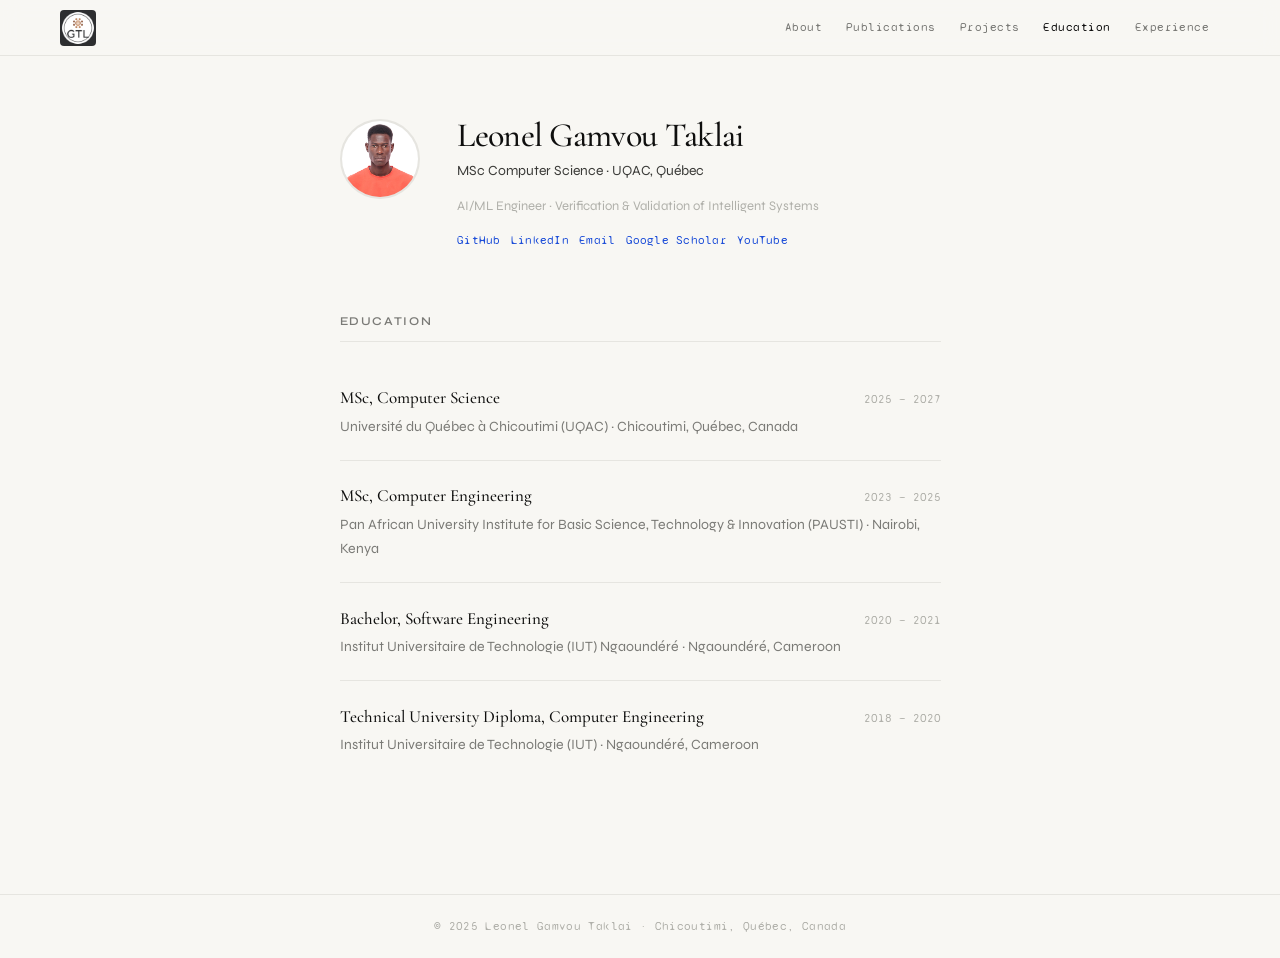
==== education.html @ 343f449a "Premier commit de Leonel sur githup" ====
<!DOCTYPE html>
<html lang="en">
<head>
  <meta charset="UTF-8">
  <meta name="viewport" content="width=device-width, initial-scale=1.0">
  <meta name="description" content="Education — Leonel Gamvou Taklai">
  <title>Education · Leonel Gamvou Taklai</title>
  <link rel="icon" type="image/jpeg" href="logo.jpg">
  <link rel="preconnect" href="https://fonts.googleapis.com">
  <link href="https://fonts.googleapis.com/css2?family=Cormorant+Garamond:ital,wght@0,300;0,400;0,500;0,600;1,300;1,400&family=Syne+Mono&family=Syne:wght@400;500;600;700&display=swap" rel="stylesheet">
  <link rel="stylesheet" href="style.css">
</head>
<body>

  <nav>
    <a href="index.html" class="logo"><img src="logo.jpg" alt="LGT"></a>
    <div class="nav-links" id="navLinks">
      <a href="index.html">About</a>
      <a href="publications.html">Publications</a>
      <a href="projects.html">Projects</a>
      <a href="education.html" class="active">Education</a>
      <a href="experience.html">Experience</a>
    </div>
    <button class="nav-toggle" id="navToggle" aria-label="Toggle navigation">
      <span></span><span></span><span></span>
    </button>
  </nav>

  <main>

    <div class="profile-block">
      <div class="photo-wrap">
        <div class="photo-placeholder">
          <img src="leonel.JPG" alt="Leonel Gamvou Taklai">
        </div>
      </div>
      <h1 class="profile-name">Leonel Gamvou Taklai</h1>
      <div class="profile-titles">
        <p class="title-line">MSc Computer Science · UQAC, Québec</p>
        <p class="title-line muted">AI/ML Engineer · Verification &amp; Validation of Intelligent Systems</p>
      </div>
      <div class="social-links">
        <a href="https://github.com/Gamvou" target="_blank" rel="noopener">GitHub</a>
        <a href="https://www.linkedin.com/in/leonel-gamvou-taklai-379b13294/" target="_blank" rel="noopener">LinkedIn</a>
        <a href="mailto:lioneltaklai@email.com">Email</a>
        <a href="https://scholar.google.ca/citations?user=hvEP3yQAAAAJ&hl=en" target="_blank" rel="noopener">Google Scholar</a>
        <a href="https://www.youtube.com/@lionelgamvou" target="_blank" rel="noopener">YouTube</a>
      </div>
    </div>

    <section>
      <h2>Education</h2>

      <div class="edu-entry">
        <p class="edu-degree">MSc, Computer Science</p>
        <span class="edu-year">2025 — 2027</span>
        <p class="edu-school">Université du Québec à Chicoutimi (UQAC) · Chicoutimi, Québec, Canada</p>
      </div>

      <div class="edu-entry">
        <p class="edu-degree">MSc, Computer Engineering</p>
        <span class="edu-year">2023 — 2025</span>
        <p class="edu-school">Pan African University Institute for Basic Science, Technology &amp; Innovation (PAUSTI) · Nairobi, Kenya</p>
      </div>

      <div class="edu-entry">
        <p class="edu-degree">Bachelor, Software Engineering</p>
        <span class="edu-year">2020 — 2021</span>
        <p class="edu-school">Institut Universitaire de Technologie (IUT) Ngaoundéré · Ngaoundéré, Cameroon</p>
      </div>

      <div class="edu-entry">
        <p class="edu-degree">Technical University Diploma, Computer Engineering</p>
        <span class="edu-year">2018 — 2020</span>
        <p class="edu-school">Institut Universitaire de Technologie (IUT) · Ngaoundéré, Cameroon</p>
      </div>

    </section>
  </main>

  <footer>
    <p>© 2025 Leonel Gamvou Taklai · Chicoutimi, Québec, Canada</p>
  </footer>

  <script>
    const toggle = document.getElementById('navToggle');
    const links  = document.getElementById('navLinks');
    toggle.addEventListener('click', () => links.classList.toggle('open'));
    links.querySelectorAll('a').forEach(a =>
      a.addEventListener('click', () => links.classList.remove('open'))
    );
  </script>
</body>
</html>
---- style.css ----
/* ═══════════════════════════════════════════════
   LEONEL GAMVOU TAKLAI — Portfolio Stylesheet
   Design: Editorial · Refined · Monochrome-first
   ═══════════════════════════════════════════════ */

@import url('https://fonts.googleapis.com/css2?family=Cormorant+Garamond:ital,wght@0,300;0,400;0,500;0,600;1,300;1,400&family=Syne+Mono&family=Syne:wght@400;500;600;700&display=swap');

/* ── Reset ── */
*, *::before, *::after { box-sizing: border-box; margin: 0; padding: 0; }

/* ── Design tokens ── */
:root {
  --serif:   'Cormorant Garamond', Georgia, serif;
  --mono:    'Syne Mono', 'Courier New', monospace;
  --sans:    'Syne', system-ui, sans-serif;

  --ink:     #0f0f0e;
  --ink-2:   #3a3a37;
  --ink-3:   #7a7a76;
  --ink-4:   #b0b0aa;
  --rule:    #e6e5e0;
  --bg:      #f8f7f3;
  --bg-card: #ffffff;
  --accent:  #1a1a18;
  --gold:    #9b7f4a;
  --link:    #1d4ed8;

  --max-w:   720px;
  --side:    clamp(1.25rem, 6vw, 3.5rem);
  --nav-h:   56px;
}

/* ── Base ── */
html { font-size: 17px; scroll-behavior: smooth; }

body {
  font-family: var(--serif);
  background: var(--bg);
  color: var(--ink);
  line-height: 1.8;
  min-height: 100vh;
  display: flex;
  flex-direction: column;
  -webkit-font-smoothing: antialiased;
}

/* ── Page fade-in ── */
@keyframes fadeUp {
  from { opacity: 0; transform: translateY(18px); }
  to   { opacity: 1; transform: translateY(0); }
}

main { animation: fadeUp 0.55s ease both; }

/* ════════════════════════════
   NAV
   ════════════════════════════ */
nav {
  position: sticky;
  top: 0;
  z-index: 100;
  background: rgba(248,247,243,0.92);
  backdrop-filter: blur(10px);
  -webkit-backdrop-filter: blur(10px);
  border-bottom: 1px solid var(--rule);
  height: var(--nav-h);
  display: flex;
  align-items: center;
  padding: 0 var(--side);
  gap: 0;
}

.logo {
  display: flex;
  align-items: center;
  text-decoration: none;
  flex-shrink: 0;
  margin-right: auto;
}

.logo img {
  width: 36px;
  height: 36px;
  object-fit: contain;
  border-radius: 4px;
  transition: opacity 0.2s;
}

.logo img:hover { opacity: 0.7; }

.nav-links {
  display: flex;
  align-items: center;
  gap: 0.15rem 0.1rem;
  flex-wrap: wrap;
  justify-content: flex-end;
}

.nav-links a {
  font-family: var(--mono);
  font-size: 0.72rem;
  letter-spacing: 0.04em;
  color: var(--ink-3);
  text-decoration: none;
  padding: 0.3rem 0.65rem;
  border-radius: 3px;
  transition: color 0.15s, background 0.15s;
  white-space: nowrap;
}

.nav-links a:hover { color: var(--ink); background: rgba(0,0,0,0.05); }
.nav-links a.active { color: var(--ink); font-weight: 500; }

/* Hamburger — mobile */
.nav-toggle {
  display: none;
  flex-direction: column;
  gap: 5px;
  cursor: pointer;
  padding: 6px;
  margin-left: 0.5rem;
}

.nav-toggle span {
  display: block;
  width: 22px;
  height: 2px;
  background: var(--ink);
  border-radius: 2px;
  transition: all 0.25s;
}

/* ════════════════════════════
   MAIN LAYOUT
   ════════════════════════════ */
main {
  max-width: var(--max-w);
  margin: 0 auto;
  padding: 3.5rem var(--side) 5rem;
  flex: 1;
  width: 100%;
}

/* ════════════════════════════
   PROFILE BLOCK
   ════════════════════════════ */
.profile-block {
  margin-bottom: 3.5rem;
  display: grid;
  grid-template-columns: 88px 1fr;
  grid-template-rows: auto auto auto;
  column-gap: 1.75rem;
  align-items: start;
}

.photo-wrap {
  grid-column: 1;
  grid-row: 1 / 4;
  padding-top: 0.2rem;
}

.photo-placeholder {
  width: 80px;
  height: 80px;
  border-radius: 50%;
  overflow: hidden;
  background: #e2e1dc;
  border: 2px solid var(--rule);
}

.photo-placeholder img {
  width: 100%;
  height: 100%;
  object-fit: cover;
  object-position: center top;
  display: block;
}

.profile-name {
  grid-column: 2;
  grid-row: 1;
  font-family: var(--serif);
  font-size: 2rem;
  font-weight: 500;
  line-height: 1.15;
  letter-spacing: -0.02em;
  margin-bottom: 0.3rem;
}

.profile-titles {
  grid-column: 2;
  grid-row: 2;
  margin-bottom: 0.75rem;
}

.title-line {
  font-family: var(--sans);
  font-size: 0.82rem;
  font-weight: 400;
  color: var(--ink-2);
  line-height: 1.6;
}

.title-line.muted {
  color: var(--ink-4);
  font-size: 0.77rem;
}

.social-links {
  grid-column: 2;
  grid-row: 3;
  display: flex;
  flex-wrap: wrap;
  gap: 0.15rem 0.6rem;
}

.social-links a {
  font-family: var(--mono);
  font-size: 0.72rem;
  color: var(--link);
  text-decoration: none;
  letter-spacing: 0.02em;
  transition: opacity 0.15s;
}

.social-links a:hover { opacity: 0.65; text-decoration: underline; }

/* ════════════════════════════
   SECTIONS
   ════════════════════════════ */
section { margin-bottom: 3rem; }

h2 {
  font-family: var(--sans);
  font-size: 0.7rem;
  font-weight: 600;
  letter-spacing: 0.14em;
  text-transform: uppercase;
  color: var(--ink-3);
  margin-bottom: 1.25rem;
  padding-bottom: 0.5rem;
  border-bottom: 1px solid var(--rule);
}

h3 {
  font-family: var(--serif);
  font-size: 1.05rem;
  font-weight: 500;
  margin-bottom: 0.15rem;
}

p {
  font-size: 1rem;
  color: var(--ink);
  margin-bottom: 0.8rem;
  line-height: 1.75;
}

p:last-child { margin-bottom: 0; }

em { font-style: italic; }

ul { list-style: none; padding: 0; }

ul li {
  font-size: 0.97rem;
  color: var(--ink-2);
  padding: 0.22rem 0 0.22rem 1.2rem;
  position: relative;
  line-height: 1.65;
}

ul li::before {
  content: '–';
  position: absolute;
  left: 0;
  color: var(--ink-4);
}

/* ════════════════════════════
   SECTION LABELS (sub-headers)
   ════════════════════════════ */
.section-label {
  font-family: var(--mono);
  font-size: 0.72rem;
  color: var(--ink-4);
  letter-spacing: 0.08em;
  text-transform: uppercase;
  margin: 1.75rem 0 1rem;
  display: block;
}

.section-label:first-child { margin-top: 0; }

/* ════════════════════════════
   NEWS TABLE
   ════════════════════════════ */
.news-table {
  width: 100%;
  border-collapse: collapse;
  font-size: 0.93rem;
}

.news-table tr { border-bottom: 1px solid var(--rule); }
.news-table tr:last-child { border-bottom: none; }

.news-table td {
  padding: 0.6rem 0;
  vertical-align: top;
}

.news-date {
  font-family: var(--mono);
  font-size: 0.72rem;
  color: var(--ink-4);
  white-space: nowrap;
  padding-right: 1.5rem;
  padding-top: 0.75rem;
}

/* ════════════════════════════
   PUBLICATIONS
   ════════════════════════════ */
.pub-entry {
  padding: 1.4rem 0;
  border-bottom: 1px solid var(--rule);
}

.pub-entry:first-child { padding-top: 0; }
.pub-entry:last-child { border-bottom: none; padding-bottom: 0; }

.pub-title {
  font-family: var(--serif);
  font-size: 1.08rem;
  font-weight: 500;
  color: var(--ink);
  margin-bottom: 0.2rem;
  line-height: 1.45;
}

.pub-authors {
  font-family: var(--sans);
  font-size: 0.82rem;
  color: var(--ink-3);
  margin-bottom: 0.15rem;
  font-weight: 400;
}

/* Bold the author's own name */
.pub-authors .self { color: var(--ink-2); font-weight: 600; }

.pub-venue {
  font-family: var(--mono);
  font-size: 0.75rem;
  color: var(--gold);
  margin-bottom: 0.6rem;
  letter-spacing: 0.01em;
}

.pub-links {
  display: flex;
  gap: 0.5rem;
  flex-wrap: wrap;
}

.pub-links a {
  font-family: var(--mono);
  font-size: 0.7rem;
  color: var(--ink-2);
  text-decoration: none;
  border: 1px solid var(--rule);
  padding: 0.18rem 0.6rem;
  border-radius: 2px;
  letter-spacing: 0.03em;
  transition: border-color 0.15s, color 0.15s, background 0.15s;
}

.pub-links a:hover {
  border-color: var(--ink-3);
  background: var(--ink);
  color: var(--bg);
}

/* ════════════════════════════
   EXPERIENCE
   ════════════════════════════ */
.exp-entry {
  display: grid;
  grid-template-columns: 48px 1fr;
  gap: 1.1rem;
  padding: 1.4rem 0;
  border-bottom: 1px solid var(--rule);
  align-items: start;
}

.exp-entry:first-child { padding-top: 0; }
.exp-entry:last-child { border-bottom: none; padding-bottom: 0; }

.exp-logo {
  width: 44px;
  height: 44px;
  border: 1px solid var(--rule);
  border-radius: 8px;
  overflow: hidden;
  flex-shrink: 0;
  background: #fff;
  display: flex;
  align-items: center;
  justify-content: center;
}

.exp-logo img {
  width: 100%;
  height: 100%;
  object-fit: contain;
  padding: 5px;
}

.exp-role {
  font-family: var(--serif);
  font-size: 1rem;
  font-weight: 500;
  color: var(--ink);
  margin-bottom: 0.1rem;
  line-height: 1.4;
}

.exp-meta {
  font-family: var(--mono);
  font-size: 0.72rem;
  color: var(--ink-4);
  margin-bottom: 0.5rem;
  letter-spacing: 0.02em;
}

.exp-desc {
  font-size: 0.92rem;
  color: var(--ink-3);
  margin: 0;
  line-height: 1.7;
}

/* ════════════════════════════
   EDUCATION
   ════════════════════════════ */
.edu-entry {
  padding: 1.2rem 0;
  border-bottom: 1px solid var(--rule);
  display: grid;
  grid-template-columns: 1fr auto;
  grid-template-rows: auto auto;
  gap: 0 1rem;
  align-items: baseline;
}

.edu-entry:first-child { padding-top: 0; }
.edu-entry:last-child { border-bottom: none; padding-bottom: 0; }

.edu-degree {
  font-family: var(--serif);
  font-size: 1rem;
  font-weight: 500;
  color: var(--ink);
  grid-column: 1;
  grid-row: 1;
  margin-bottom: 0.1rem;
}

.edu-year {
  font-family: var(--mono);
  font-size: 0.7rem;
  color: var(--ink-4);
  white-space: nowrap;
  grid-column: 2;
  grid-row: 1;
  padding-top: 0.15rem;
}

.edu-school {
  font-family: var(--sans);
  font-size: 0.83rem;
  color: var(--ink-3);
  grid-column: 1 / 3;
  grid-row: 2;
  margin: 0;
}

/* ════════════════════════════
   PROJECTS
   ════════════════════════════ */
.proj-entry {
  padding: 1.4rem 0;
  border-bottom: 1px solid var(--rule);
}

.proj-entry:first-child { padding-top: 0; }
.proj-entry:last-child { border-bottom: none; padding-bottom: 0; }

.proj-title {
  font-family: var(--serif);
  font-size: 1.05rem;
  font-weight: 500;
  margin-bottom: 0.2rem;
}

.proj-stack {
  font-family: var(--mono);
  font-size: 0.7rem;
  color: var(--ink-4);
  margin-bottom: 0.4rem;
  letter-spacing: 0.03em;
}

.proj-desc {
  font-size: 0.92rem;
  color: var(--ink-3);
  margin-bottom: 0.6rem;
  line-height: 1.7;
}

.proj-links {
  display: flex;
  gap: 0.5rem;
  flex-wrap: wrap;
}

.proj-links a {
  font-family: var(--mono);
  font-size: 0.7rem;
  color: var(--ink-2);
  text-decoration: none;
  border: 1px solid var(--rule);
  padding: 0.18rem 0.6rem;
  border-radius: 2px;
  letter-spacing: 0.03em;
  transition: all 0.15s;
}

.proj-links a:hover {
  border-color: var(--ink-3);
  background: var(--ink);
  color: var(--bg);
}

/* ════════════════════════════
   FOOTER
   ════════════════════════════ */
footer {
  border-top: 1px solid var(--rule);
  padding: 1.25rem var(--side);
  text-align: center;
}

footer p {
  font-family: var(--mono);
  font-size: 0.7rem;
  color: var(--ink-4);
  margin: 0;
  letter-spacing: 0.03em;
}

/* ════════════════════════════
   RESPONSIVE — Tablet
   ════════════════════════════ */
@media (max-width: 640px) {
  html { font-size: 16px; }

  /* Nav collapse */
  .nav-toggle { display: flex; }

  .nav-links {
    display: none;
    position: absolute;
    top: var(--nav-h);
    left: 0;
    right: 0;
    background: var(--bg);
    border-bottom: 1px solid var(--rule);
    flex-direction: column;
    padding: 0.75rem var(--side) 1rem;
    gap: 0.1rem;
  }

  .nav-links.open { display: flex; }

  .nav-links a {
    font-size: 0.82rem;
    padding: 0.5rem 0.75rem;
  }

  /* Profile stacks vertically on mobile */
  .profile-block {
    grid-template-columns: 1fr;
    grid-template-rows: auto auto auto auto;
  }

  .photo-wrap {
    grid-column: 1;
    grid-row: 1;
    margin-bottom: 1rem;
  }

  .photo-placeholder { width: 72px; height: 72px; }

  .profile-name { grid-column: 1; grid-row: 2; font-size: 1.75rem; }
  .profile-titles { grid-column: 1; grid-row: 3; }
  .social-links { grid-column: 1; grid-row: 4; }

  /* Edu grid simplify */
  .edu-entry {
    grid-template-columns: 1fr;
    grid-template-rows: auto auto auto;
  }

  .edu-year { grid-column: 1; grid-row: 2; margin-bottom: 0.1rem; }
  .edu-school { grid-column: 1; grid-row: 3; }

  /* Exp: hide logo on very small */
  .exp-entry { grid-template-columns: 1fr; }
  .exp-logo { display: none; }

  main { padding-top: 2.5rem; padding-bottom: 3.5rem; }
}

@media (max-width: 400px) {
  html { font-size: 15px; }
  .profile-name { font-size: 1.55rem; }
}

/* ── Smooth hover on all interactive elements ── */
a { transition: color 0.15s, opacity 0.15s; }
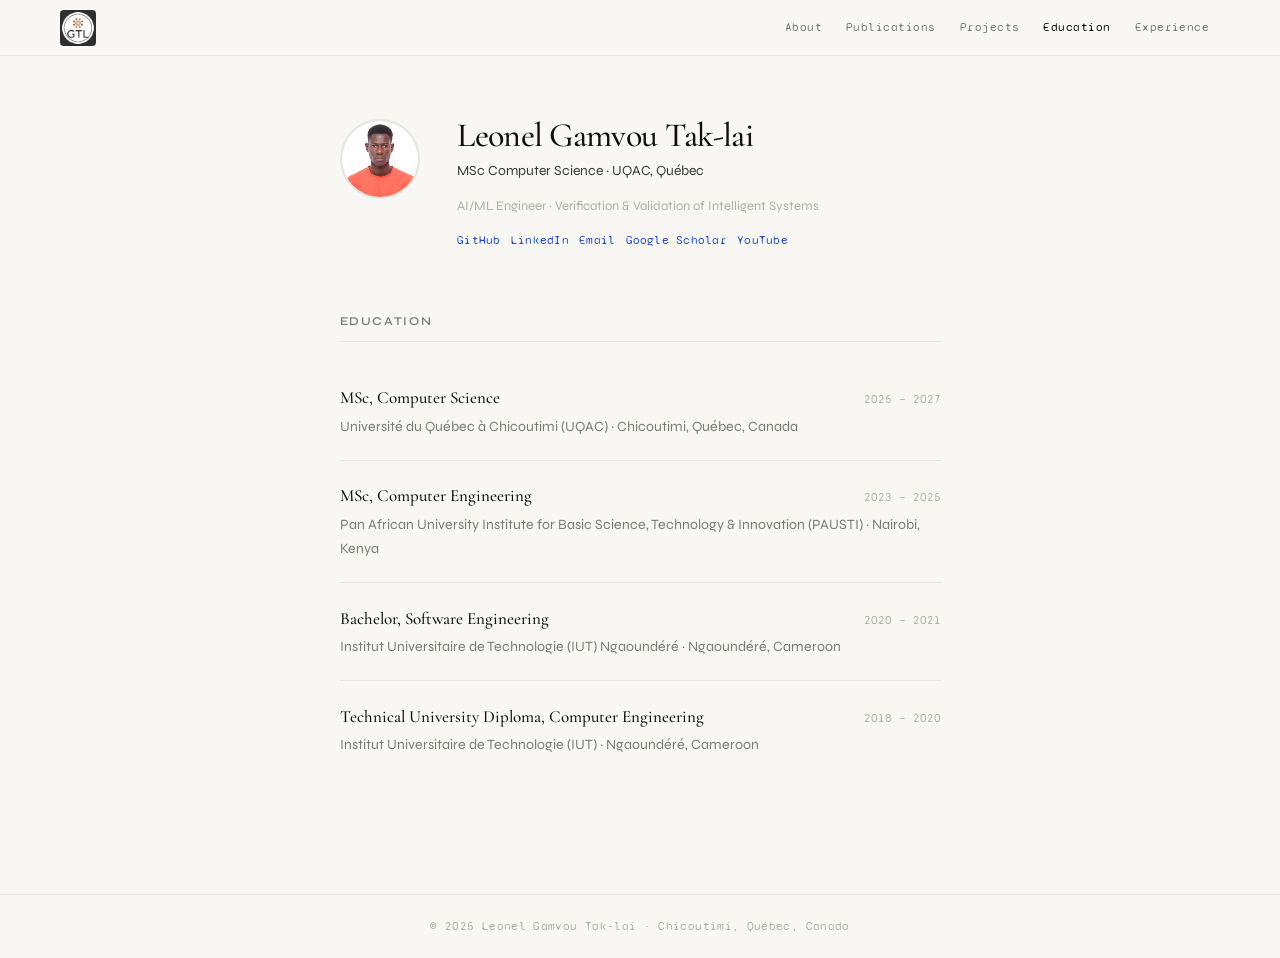
==== commit c1dcbd01: "Modification de Taklai en Tak-lai" ====
--- a/education.html
+++ b/education.html
@@ -4,7 +4,7 @@
   <meta charset="UTF-8">
   <meta name="viewport" content="width=device-width, initial-scale=1.0">
   <meta name="description" content="Education — Leonel Gamvou Taklai">
-  <title>Education · Leonel Gamvou Taklai</title>
+  <title>Education · Leonel Gamvou Tak-lai</title>
   <link rel="icon" type="image/jpeg" href="logo.jpg">
   <link rel="preconnect" href="https://fonts.googleapis.com">
   <link href="https://fonts.googleapis.com/css2?family=Cormorant+Garamond:ital,wght@0,300;0,400;0,500;0,600;1,300;1,400&family=Syne+Mono&family=Syne:wght@400;500;600;700&display=swap" rel="stylesheet">
@@ -34,7 +34,7 @@
           <img src="leonel.JPG" alt="Leonel Gamvou Taklai">
         </div>
       </div>
-      <h1 class="profile-name">Leonel Gamvou Taklai</h1>
+      <h1 class="profile-name">Leonel Gamvou Tak-lai</h1>
       <div class="profile-titles">
         <p class="title-line">MSc Computer Science · UQAC, Québec</p>
         <p class="title-line muted">AI/ML Engineer · Verification &amp; Validation of Intelligent Systems</p>
@@ -79,7 +79,7 @@
   </main>
 
   <footer>
-    <p>© 2025 Leonel Gamvou Taklai · Chicoutimi, Québec, Canada</p>
+    <p>© 2025 Leonel Gamvou Tak-lai · Chicoutimi, Québec, Canada</p>
   </footer>
 
   <script>
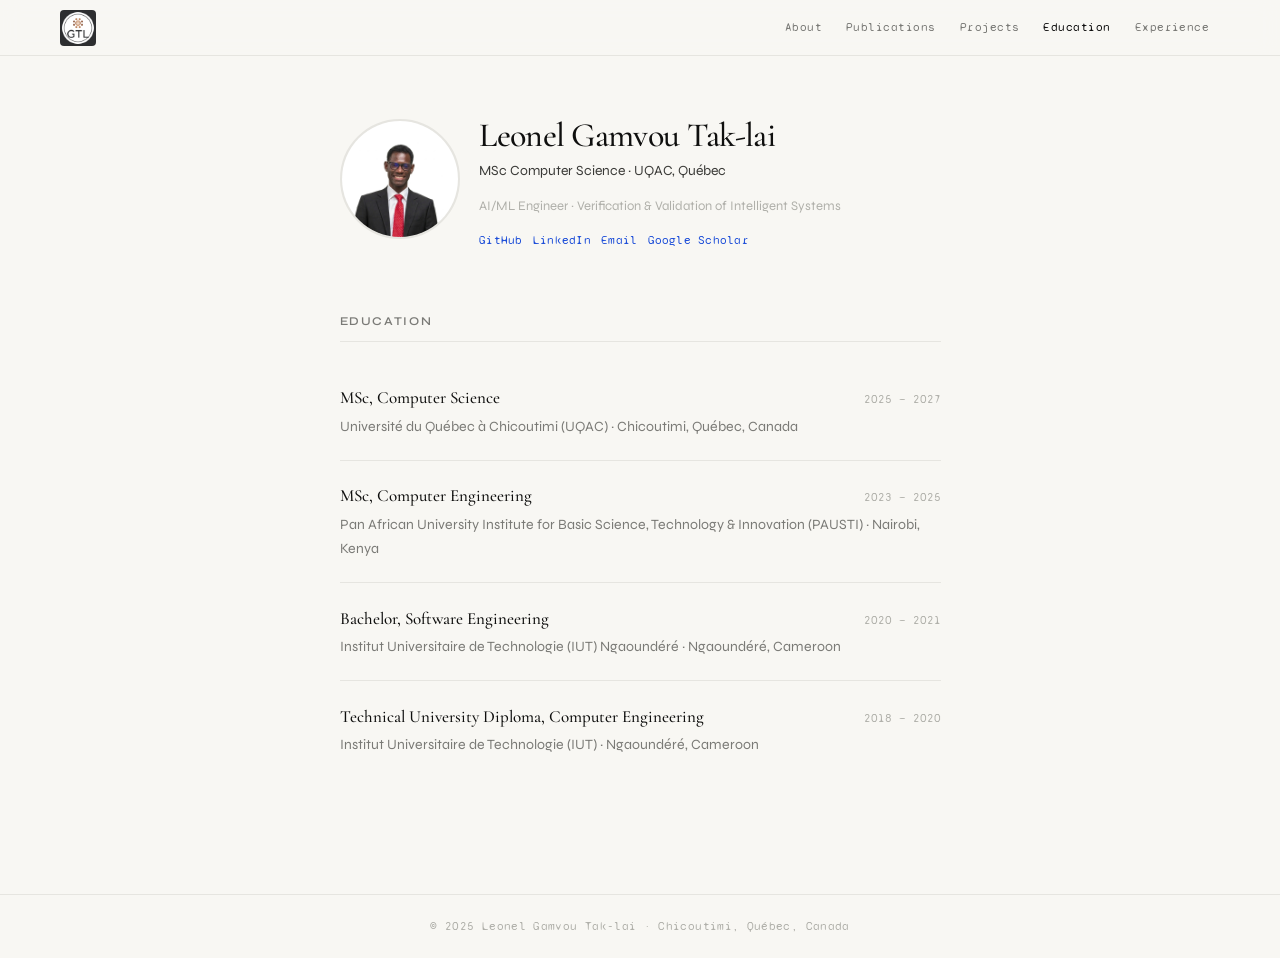
==== commit 740d3294: "Add Norlease and student housing project to experience and projects sections" ====
--- a/education.html
+++ b/education.html
@@ -3,7 +3,7 @@
 <head>
   <meta charset="UTF-8">
   <meta name="viewport" content="width=device-width, initial-scale=1.0">
-  <meta name="description" content="Education — Leonel Gamvou Taklai">
+  <meta name="description" content="Education — Leonel Gamvou Tak-lai">
   <title>Education · Leonel Gamvou Tak-lai</title>
   <link rel="icon" type="image/jpeg" href="logo.jpg">
   <link rel="preconnect" href="https://fonts.googleapis.com">
@@ -31,7 +31,7 @@
     <div class="profile-block">
       <div class="photo-wrap">
         <div class="photo-placeholder">
-          <img src="leonel.JPG" alt="Leonel Gamvou Taklai">
+          <img src="leonel.JPG" alt="Leonel Gamvou Tak-lai">
         </div>
       </div>
       <h1 class="profile-name">Leonel Gamvou Tak-lai</h1>
@@ -41,10 +41,9 @@
       </div>
       <div class="social-links">
         <a href="https://github.com/Gamvou" target="_blank" rel="noopener">GitHub</a>
-        <a href="https://www.linkedin.com/in/leonel-gamvou-taklai-379b13294/" target="_blank" rel="noopener">LinkedIn</a>
-        <a href="mailto:lioneltaklai@email.com">Email</a>
+        <a href="https://www.linkedin.com/in/leonel-gamvou-Tak-lai-379b13294/" target="_blank" rel="noopener">LinkedIn</a>
+        <a href="mailto:lionelTak-lai@email.com">Email</a>
         <a href="https://scholar.google.ca/citations?user=hvEP3yQAAAAJ&hl=en" target="_blank" rel="noopener">Google Scholar</a>
-        <a href="https://www.youtube.com/@lionelgamvou" target="_blank" rel="noopener">YouTube</a>
       </div>
     </div>
 
--- a/style.css
+++ b/style.css
@@ -1,5 +1,5 @@
 /* ═══════════════════════════════════════════════
-   LEONEL GAMVOU TAKLAI — Portfolio Stylesheet
+   LEONEL GAMVOU Tak-lai — Portfolio Stylesheet
    Design: Editorial · Refined · Monochrome-first
    ═══════════════════════════════════════════════ */
 
@@ -147,7 +147,7 @@
 .profile-block {
   margin-bottom: 3.5rem;
   display: grid;
-  grid-template-columns: 88px 1fr;
+  grid-template-columns: 110px 1fr;
   grid-template-rows: auto auto auto;
   column-gap: 1.75rem;
   align-items: start;
@@ -160,8 +160,8 @@
 }
 
 .photo-placeholder {
-  width: 80px;
-  height: 80px;
+  width: 120px;
+  height: 120px;
   border-radius: 50%;
   overflow: hidden;
   background: #e2e1dc;
